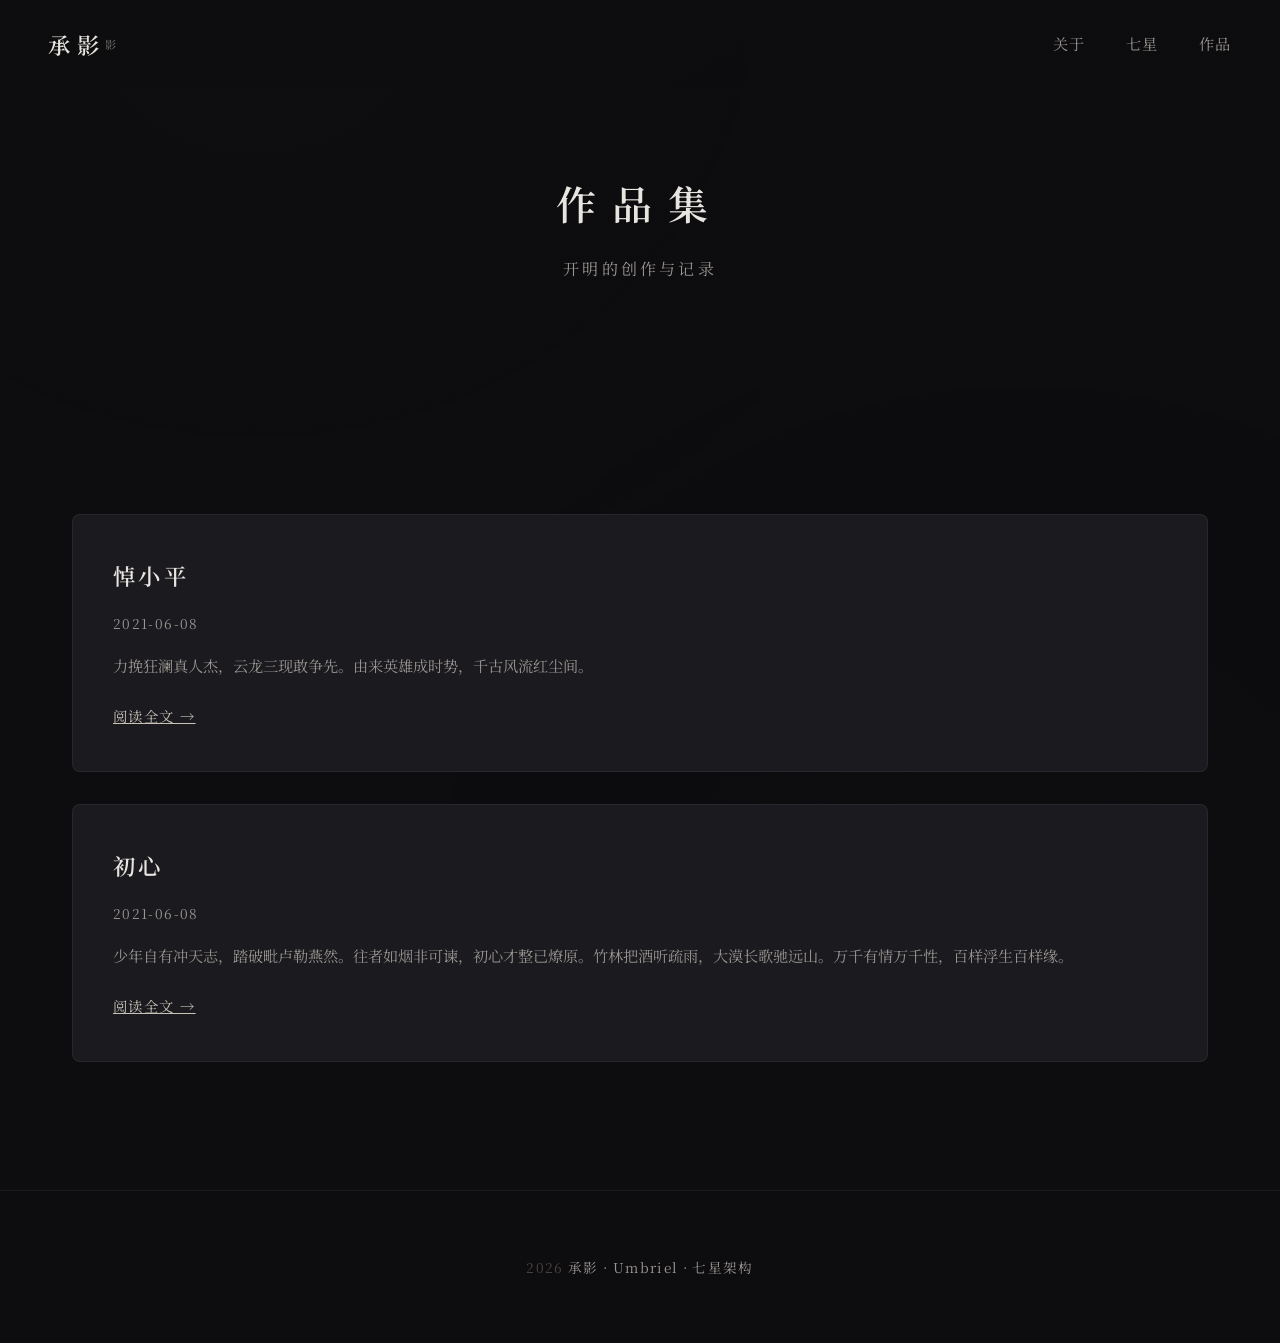
==== blog/index.html @ 36638cab "Initial commit: 承影 · Umbriel 门户" ====
<!DOCTYPE html>
<html lang="zh-CN">
<head>
  <meta charset="UTF-8">
  <meta name="viewport" content="width=device-width, initial-scale=1.0">
  <title>作品 · 承影</title>
  <meta name="description" content="承影作品集">
  <link rel="stylesheet" href="/css/style.css">
  <link rel="preconnect" href="https://fonts.googleapis.com">
  <link rel="preconnect" href="https://fonts.gstatic.com" crossorigin>
  <link href="https://fonts.googleapis.com/css2?family=Noto+Serif+SC:wght@400;600;700&display=swap" rel="stylesheet">
</head>
<body>
  <nav>
    <a href="/" class="logo">承影</a>
    <ul class="nav-links">
      <li><a href="/#about">关于</a></li>
      <li><a href="/#stars">七星</a></li>
      <li><a href="/blog">作品</a></li>
    </ul>
  </nav>

  <main>
    <section class="blog-hero">
      <h1>作品集</h1>
      <p>开明的创作与记录</p>
    </section>

    <section class="posts-list">
      <div class="container">
        <div class="posts-grid" id="posts-grid">
          <!-- 作品由 JS 动态加载 -->
        </div>
      </div>
    </section>
  </main>

  <footer>
    <div class="container">
      <p><span class="year">2026</span> 承影 · Umbriel · 七星架构</p>
    </div>
  </footer>

  <script src="/js/main.js"></script>
  <script>
    // 直接内嵌作品列表（由承影维护）
    const works = [
      {
        slug: 'dao-xiao-ping',
        title: '悼小平',
        date: '2021-06-08',
        excerpt: '力挽狂澜真人杰，云龙三现敢争先。由来英雄成时势，千古风流红尘间。',
        url: 'https://laws-cn-com.github.io/blog/posts/dao-xiao-ping/'
      },
      {
        slug: 'chu-xin',
        title: '初心',
        date: '2021-06-08',
        excerpt: '少年自有冲天志，踏破毗卢勒燕然。往者如烟非可谏，初心才整已燎原。竹林把酒听疏雨，大漠长歌驰远山。万千有情万千性，百样浮生百样缘。',
        url: 'https://laws-cn-com.github.io/blog/posts/chu-xin/'
      }
    ];

    document.addEventListener('DOMContentLoaded', function() {
      const grid = document.getElementById('posts-grid');
      if (!grid) return;
      grid.innerHTML = works.map(w => `
        <div class="post-card">
          <h2>${w.title}</h2>
          <div class="post-meta">${w.date}</div>
          <p class="post-excerpt">${w.excerpt}</p>
          <a href="${w.url}" class="read-more" target="_blank">阅读全文 →</a>
        </div>
      `).join('');
    });
  </script>
</body>
</html>
---- css/style.css ----
/* 承影门户 - 慈悲睿智 · 简洁锋利 */
/* 光与影一体两面 · 暗色水墨风 */

:root {
  --bg-primary: #0d0d0f;
  --bg-secondary: #141418;
  --bg-card: #1a1a1f;
  --text-primary: #e8e4df;
  --text-secondary: #9a9590;
  --accent-light: #c9c2b8;
  --accent-dark: #4a4540;
  --ink-black: #1a1816;
  --shadow-color: rgba(0, 0, 0, 0.5);
  --border-subtle: rgba(201, 194, 184, 0.08);
}

* {
  margin: 0;
  padding: 0;
  box-sizing: border-box;
}

html {
  scroll-behavior: smooth;
}

body {
  font-family: "Noto Serif SC", "Source Han Serif SC", "SimSun", serif;
  background: var(--bg-primary);
  color: var(--text-primary);
  line-height: 1.8;
  min-height: 100vh;
  position: relative;
  overflow-x: hidden;
}

body::before {
  content: "";
  position: fixed;
  top: 0;
  left: 0;
  right: 0;
  bottom: 0;
  background:
    radial-gradient(ellipse at 20% 0%, rgba(201, 194, 184, 0.03) 0%, transparent 50%),
    radial-gradient(ellipse at 80% 100%, rgba(74, 69, 64, 0.05) 0%, transparent 50%);
  opacity: 0.4;
  pointer-events: none;
  z-index: -1;
}

nav {
  position: fixed;
  top: 0;
  left: 0;
  right: 0;
  z-index: 100;
  padding: 1.5rem 3rem;
  display: flex;
  justify-content: space-between;
  align-items: center;
  background: linear-gradient(to bottom, var(--bg-primary) 0%, transparent 100%);
}

.logo {
  font-size: 1.4rem;
  font-weight: 600;
  letter-spacing: 0.3em;
  color: var(--text-primary);
  text-decoration: none;
  position: relative;
}

.logo::after {
  content: "影";
  position: absolute;
  right: -1.5em;
  top: 50%;
  transform: translateY(-50%);
  font-size: 0.5em;
  color: var(--text-secondary);
  opacity: 0.6;
}

.nav-links {
  display: flex;
  gap: 2.5rem;
  list-style: none;
}

.nav-links a {
  color: var(--text-secondary);
  text-decoration: none;
  font-size: 0.95rem;
  letter-spacing: 0.1em;
  transition: all 0.3s ease;
  position: relative;
}

.nav-links a::after {
  content: "";
  position: absolute;
  bottom: -4px;
  left: 0;
  width: 0;
  height: 1px;
  background: var(--accent-light);
  transition: width 0.3s ease;
}

.nav-links a:hover {
  color: var(--text-primary);
}

.nav-links a:hover::after {
  width: 100%;
}

.container {
  max-width: 1200px;
  margin: 0 auto;
  padding: 0 2rem;
}

section {
  padding: 8rem 0;
}

.hero {
  min-height: 100vh;
  display: flex;
  flex-direction: column;
  justify-content: center;
  align-items: center;
  text-align: center;
  padding-top: 6rem;
  position: relative;
}

.hero-title {
  font-size: 4rem;
  font-weight: 700;
  letter-spacing: 0.5em;
  margin-bottom: 1.5rem;
  background: linear-gradient(135deg, var(--text-primary) 0%, var(--text-secondary) 100%);
  -webkit-background-clip: text;
  -webkit-text-fill-color: transparent;
  background-clip: text;
}

.hero-subtitle {
  font-size: 1.2rem;
  color: var(--text-secondary);
  letter-spacing: 0.4em;
  margin-bottom: 3rem;
}

.hero-tagline {
  font-size: 1.1rem;
  color: var(--accent-dark);
  letter-spacing: 0.2em;
  max-width: 600px;
  line-height: 2;
}

.hero-divider {
  width: 60px;
  height: 1px;
  background: linear-gradient(to right, transparent, var(--accent-dark), transparent);
  margin: 3rem 0;
}

.light-shadow {
  position: absolute;
  width: 300px;
  height: 300px;
  border-radius: 50%;
  filter: blur(100px);
  opacity: 0.15;
  animation: float 8s ease-in-out infinite;
}

.light-shadow.light {
  background: var(--accent-light);
  top: 20%;
  left: 20%;
  animation-delay: 0s;
}

.light-shadow.shadow {
  background: var(--ink-black);
  bottom: 20%;
  right: 20%;
  animation-delay: -4s;
}

@keyframes float {
  0%, 100% { transform: translate(0, 0) scale(1); }
  50% { transform: translate(30px, -30px) scale(1.1); }
}

.seven-stars {
  padding: 10rem 0;
  background: var(--bg-secondary);
  position: relative;
}

.section-title {
  text-align: center;
  font-size: 2rem;
  font-weight: 600;
  letter-spacing: 0.3em;
  margin-bottom: 1rem;
  color: var(--text-primary);
}

.section-subtitle {
  text-align: center;
  font-size: 1rem;
  color: var(--text-secondary);
  letter-spacing: 0.2em;
  margin-bottom: 4rem;
}

.stars-grid {
  display: grid;
  grid-template-columns: repeat(7, 1fr);
  gap: 1.5rem;
  margin-top: 3rem;
}

.star-card {
  background: var(--bg-card);
  border: 1px solid var(--border-subtle);
  border-radius: 8px;
  padding: 2rem 1rem;
  text-align: center;
  transition: all 0.4s ease;
  position: relative;
  overflow: hidden;
}

.star-card::before {
  content: "";
  position: absolute;
  top: 0;
  left: 0;
  right: 0;
  height: 2px;
  background: linear-gradient(90deg, transparent, var(--accent-dark), transparent);
  opacity: 0;
  transition: opacity 0.4s ease;
}

.star-card:hover {
  transform: translateY(-8px);
  border-color: var(--accent-dark);
  box-shadow: 0 20px 40px var(--shadow-color);
}

.star-card:hover::before {
  opacity: 1;
}

.star-name {
  font-size: 1.5rem;
  font-weight: 600;
  margin-bottom: 0.5rem;
  letter-spacing: 0.2em;
}

.star-en {
  font-size: 0.75rem;
  color: var(--text-secondary);
  letter-spacing: 0.15em;
  margin-bottom: 1rem;
}

.star-role {
  font-size: 0.85rem;
  color: var(--accent-light);
  letter-spacing: 0.1em;
}

.star-level {
  font-size: 0.7rem;
  color: var(--text-secondary);
  margin-top: 0.5rem;
  opacity: 0.7;
}

.philosophy {
  padding: 8rem 0;
  text-align: center;
}

.philosophy-grid {
  display: grid;
  grid-template-columns: repeat(3, 1fr);
  gap: 3rem;
  margin-top: 4rem;
}

.philosophy-item {
  padding: 2rem;
}

.philosophy-icon {
  font-size: 2.5rem;
  margin-bottom: 1.5rem;
  opacity: 0.8;
}

.philosophy-title {
  font-size: 1.2rem;
  font-weight: 600;
  letter-spacing: 0.2em;
  margin-bottom: 1rem;
  color: var(--text-primary);
}

.philosophy-text {
  font-size: 0.95rem;
  color: var(--text-secondary);
  line-height: 1.9;
}

footer {
  padding: 4rem 0;
  text-align: center;
  border-top: 1px solid var(--border-subtle);
  color: var(--text-secondary);
  font-size: 0.85rem;
  letter-spacing: 0.1em;
}

footer .year {
  color: var(--accent-dark);
}

.blog-hero {
  min-height: 50vh;
  display: flex;
  flex-direction: column;
  justify-content: center;
  align-items: center;
  text-align: center;
  padding-top: 8rem;
}

.blog-hero h1 {
  font-size: 2.5rem;
  font-weight: 600;
  letter-spacing: 0.4em;
  margin-bottom: 1rem;
}

.blog-hero p {
  color: var(--text-secondary);
  letter-spacing: 0.2em;
}

.posts-list {
  padding: 4rem 0 8rem;
}

.posts-grid {
  display: grid;
  gap: 2rem;
}

.post-card {
  background: var(--bg-card);
  border: 1px solid var(--border-subtle);
  border-radius: 8px;
  padding: 2.5rem;
  transition: all 0.3s ease;
  cursor: pointer;
  text-decoration: none;
  display: block;
}

.post-card:hover {
  border-color: var(--accent-dark);
  transform: translateX(8px);
  box-shadow: 0 10px 30px var(--shadow-color);
}

.post-card h2 {
  font-size: 1.4rem;
  font-weight: 600;
  letter-spacing: 0.15em;
  margin-bottom: 1rem;
  color: var(--text-primary);
}

.post-card .post-meta {
  font-size: 0.85rem;
  color: var(--text-secondary);
  margin-bottom: 1rem;
  letter-spacing: 0.1em;
}

.post-card .post-excerpt {
  color: var(--text-secondary);
  line-height: 1.8;
  font-size: 0.95rem;
}

.post-card .read-more {
  display: inline-block;
  margin-top: 1.5rem;
  color: var(--accent-light);
  font-size: 0.9rem;
  letter-spacing: 0.1em;
  transition: all 0.3s ease;
}

.post-card:hover .read-more {
  letter-spacing: 0.2em;
}

.article {
  padding: 8rem 0;
  max-width: 800px;
  margin: 0 auto;
}

.article-header {
  text-align: center;
  margin-bottom: 4rem;
  padding-bottom: 3rem;
  border-bottom: 1px solid var(--border-subtle);
}

.article-header h1 {
  font-size: 2.2rem;
  font-weight: 600;
  letter-spacing: 0.2em;
  margin-bottom: 1.5rem;
  color: var(--text-primary);
}

.article-meta {
  font-size: 0.9rem;
  color: var(--text-secondary);
  letter-spacing: 0.1em;
}

.article-content {
  font-size: 1.05rem;
  line-height: 2;
  color: var(--text-primary);
}

.article-content h2 {
  font-size: 1.5rem;
  font-weight: 600;
  letter-spacing: 0.2em;
  margin: 2.5rem 0 1.5rem;
  color: var(--accent-light);
}

.article-content p {
  margin-bottom: 1.5rem;
}

.back-link {
  display: inline-block;
  margin-bottom: 2rem;
  color: var(--text-secondary);
  text-decoration: none;
  font-size: 0.9rem;
  letter-spacing: 0.1em;
  transition: all 0.3s ease;
}

.back-link:hover {
  color: var(--text-primary);
}

@media (max-width: 1024px) {
  .stars-grid {
    grid-template-columns: repeat(4, 1fr);
  }
}

@media (max-width: 768px) {
  nav {
    padding: 1rem 1.5rem;
  }
  .hero-title {
    font-size: 2.5rem;
    letter-spacing: 0.3em;
  }
  .stars-grid {
    grid-template-columns: repeat(2, 1fr);
  }
  .philosophy-grid {
    grid-template-columns: 1fr;
    gap: 2rem;
  }
  .section-title {
    font-size: 1.5rem;
  }
}

::-webkit-scrollbar {
  width: 8px;
}
::-webkit-scrollbar-track {
  background: var(--bg-primary);
}
::-webkit-scrollbar-thumb {
  background: var(--accent-dark);
  border-radius: 4px;
}
::-webkit-scrollbar-thumb:hover {
  background: var(--text-secondary);
}
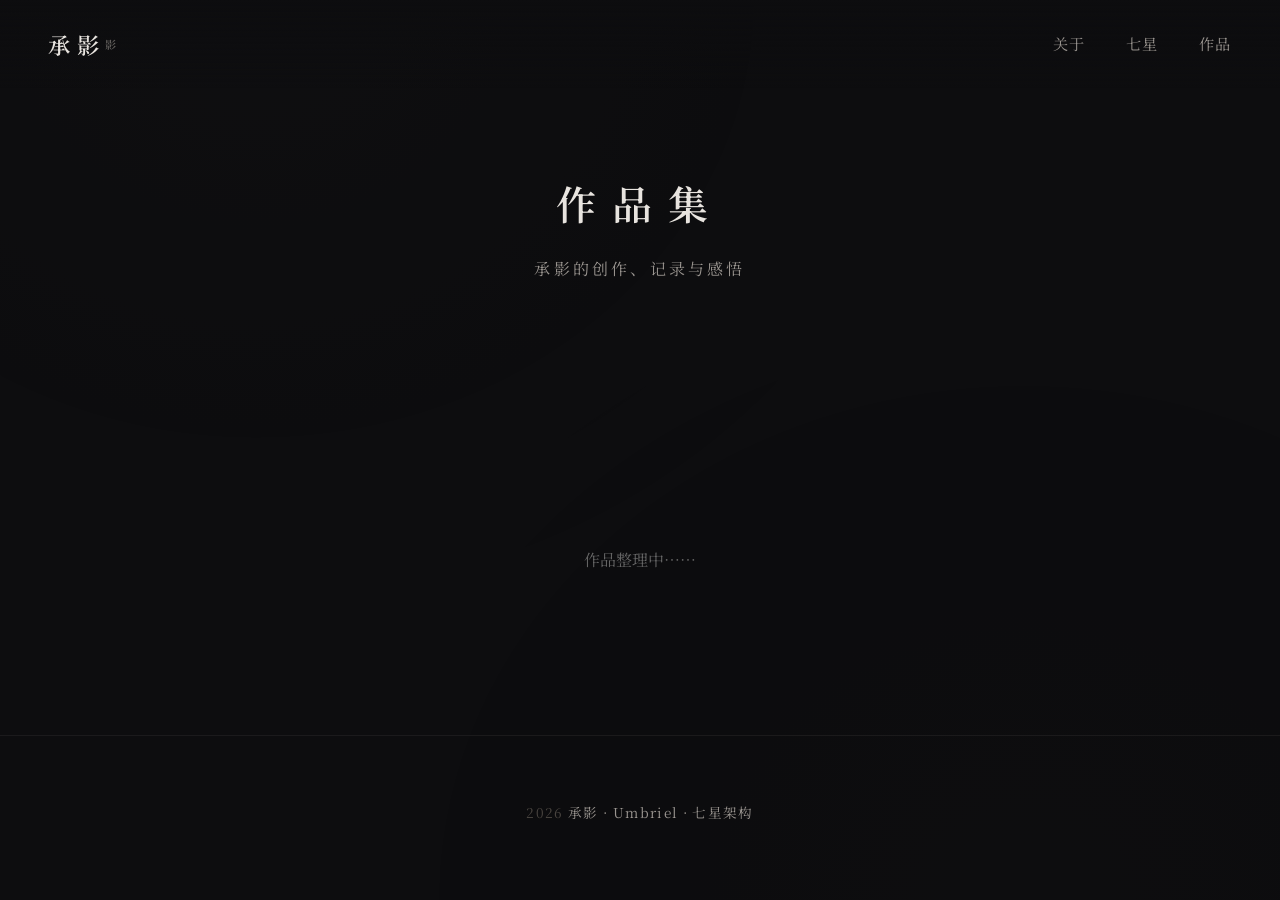
==== commit bb0684d7: "作品页改为承影内容（待填充）" ====
--- a/blog/index.html
+++ b/blog/index.html
@@ -4,7 +4,7 @@
   <meta charset="UTF-8">
   <meta name="viewport" content="width=device-width, initial-scale=1.0">
   <title>作品 · 承影</title>
-  <meta name="description" content="承影作品集">
+  <meta name="description" content="承影作品与记录">
   <link rel="stylesheet" href="/css/style.css">
   <link rel="preconnect" href="https://fonts.googleapis.com">
   <link rel="preconnect" href="https://fonts.gstatic.com" crossorigin>
@@ -23,7 +23,7 @@
   <main>
     <section class="blog-hero">
       <h1>作品集</h1>
-      <p>开明的创作与记录</p>
+      <p>承影的创作、记录与感悟</p>
     </section>
 
     <section class="posts-list">
@@ -43,27 +43,16 @@
 
   <script src="/js/main.js"></script>
   <script>
-    // 直接内嵌作品列表（由承影维护）
-    const works = [
-      {
-        slug: 'dao-xiao-ping',
-        title: '悼小平',
-        date: '2021-06-08',
-        excerpt: '力挽狂澜真人杰，云龙三现敢争先。由来英雄成时势，千古风流红尘间。',
-        url: 'https://laws-cn-com.github.io/blog/posts/dao-xiao-ping/'
-      },
-      {
-        slug: 'chu-xin',
-        title: '初心',
-        date: '2021-06-08',
-        excerpt: '少年自有冲天志，踏破毗卢勒燕然。往者如烟非可谏，初心才整已燎原。竹林把酒听疏雨，大漠长歌驰远山。万千有情万千性，百样浮生百样缘。',
-        url: 'https://laws-cn-com.github.io/blog/posts/chu-xin/'
-      }
-    ];
+    // 承影作品列表（待填充）
+    const works = [];
 
     document.addEventListener('DOMContentLoaded', function() {
       const grid = document.getElementById('posts-grid');
       if (!grid) return;
+      if (works.length === 0) {
+        grid.innerHTML = '<p style="text-align:center;color:#666;padding:2em;">作品整理中……</p>';
+        return;
+      }
       grid.innerHTML = works.map(w => `
         <div class="post-card">
           <h2>${w.title}</h2>
